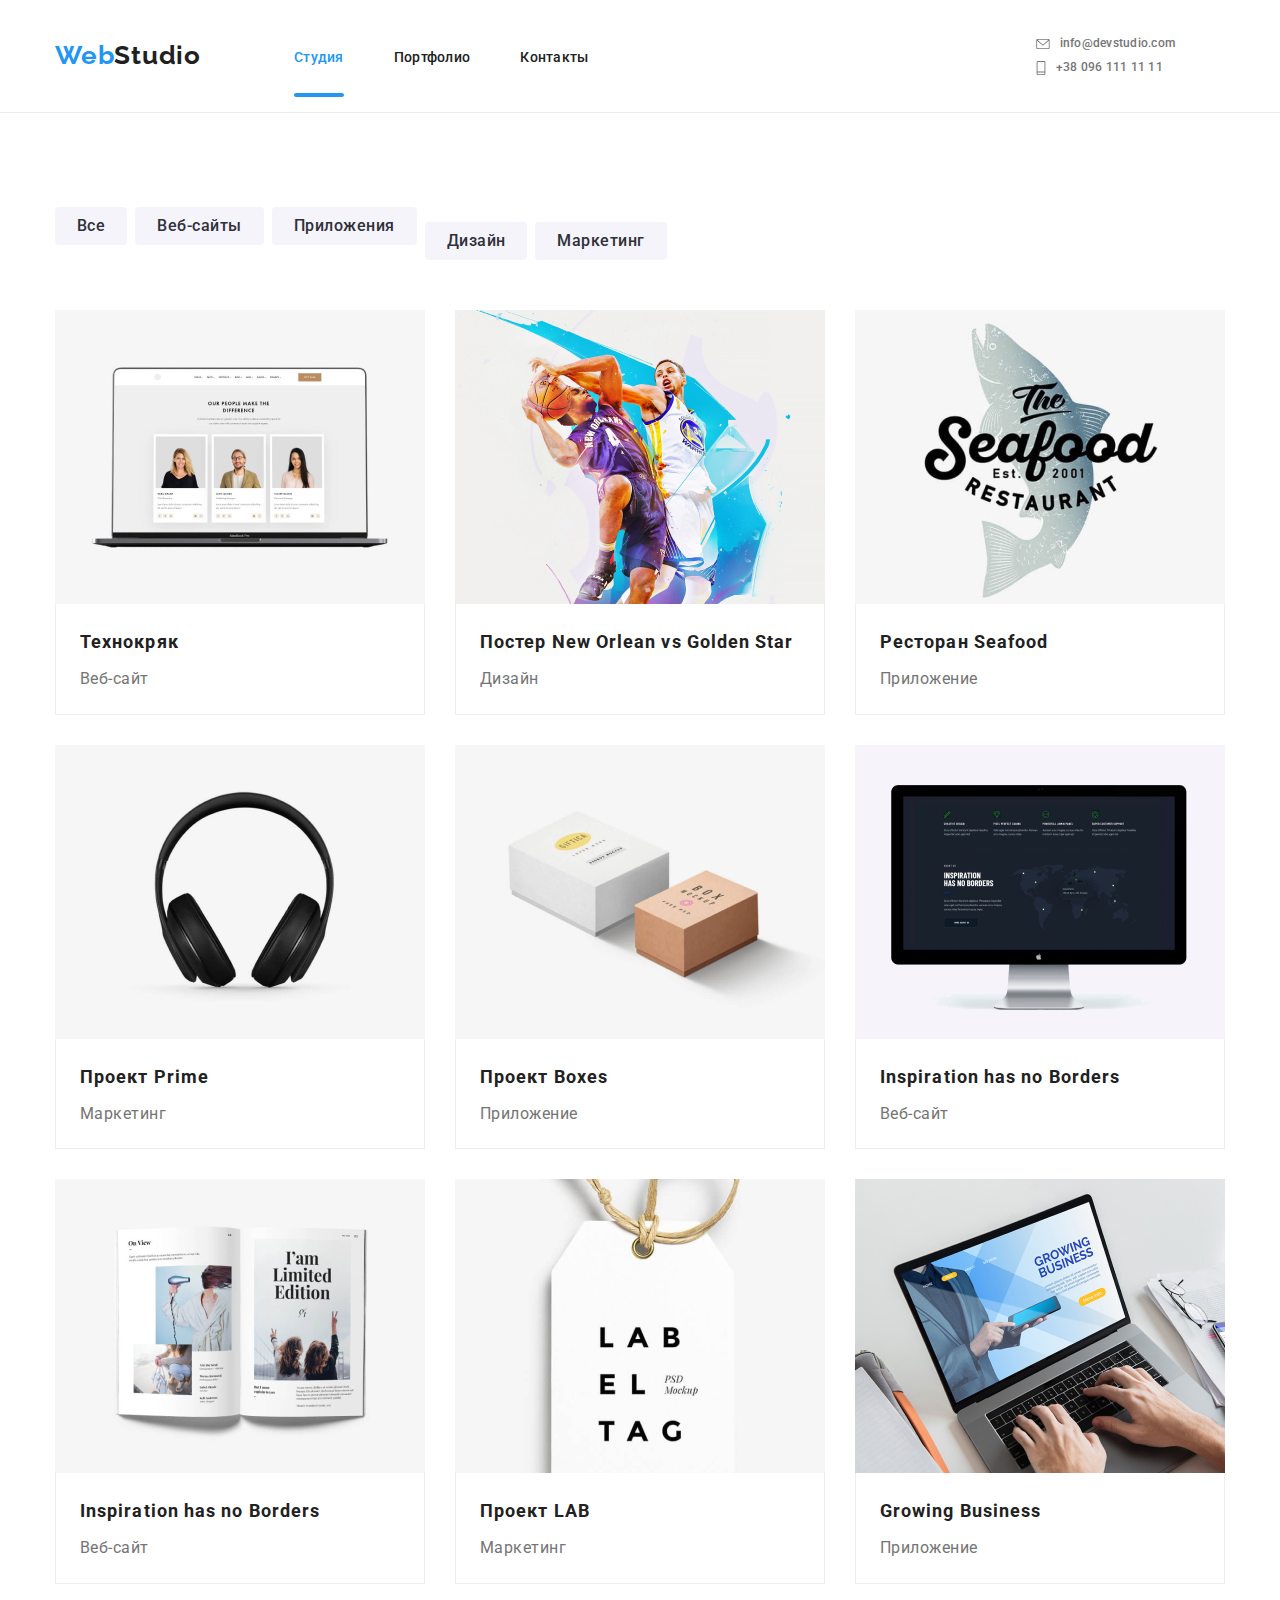
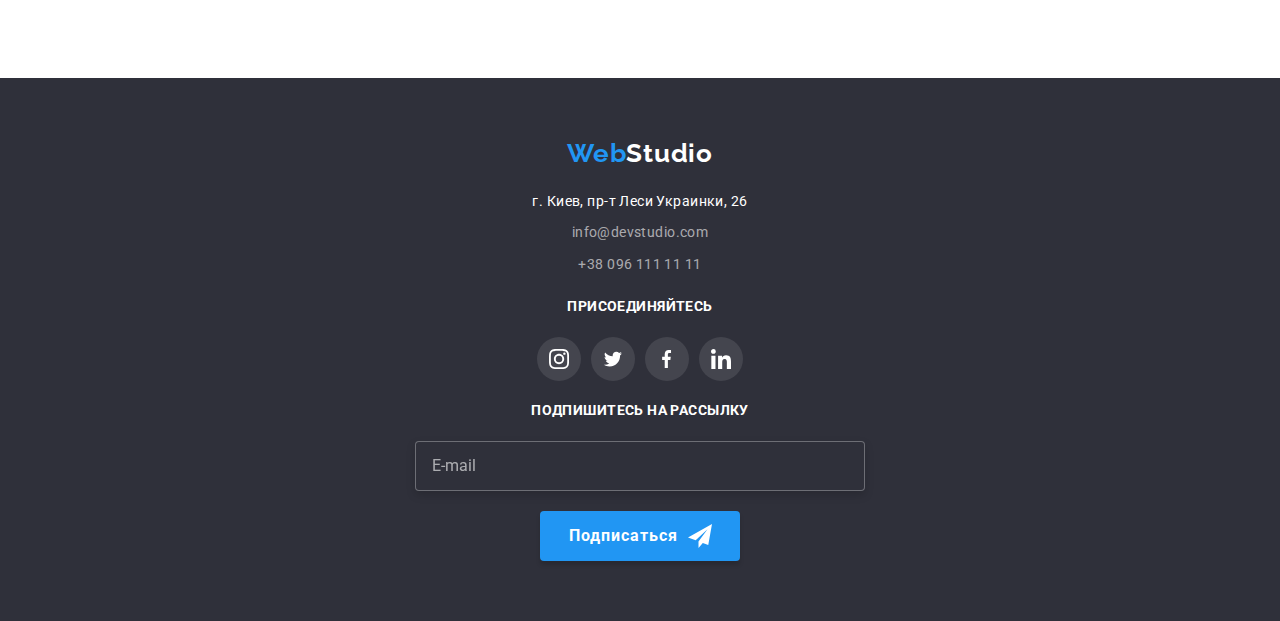
==== portfolio.html @ 322d3267 "tab" ====
<!DOCTYPE html>
<html lang="ru">
<head>
    <meta charset="UTF-8">
    <meta http-equiv="X-UA-Compatible" content="IE=edge">
    <meta name="viewport" content="width=device-width, initial-scale=1.0">
    <title>Document</title>
    <link href="https://fonts.googleapis.com/css2?family=Raleway:wght@700&family=Roboto:wght@400;500;700;900&display=swap" rel="stylesheet">
    <link rel="stylesheet" href="https://cdnjs.cloudflare.com/ajax/libs/modern-normalize/1.0.0/modern-normalize.min.css">
    <link rel="stylesheet" href="./css/portfolio.min.css">
</head>
<body>
    <header class="header-page">
        <div class="header-page__div container">
            <a href="" class="header-page__logo link"><span class="header-page__logo-span">Web</span>Studio</a>
    
            <button data-menu-open type="button" class="header-page__menu-button">
                <svg class="header-page__menu-button-svg" width="24" height="16">
                    <use href="./img/header-menu-button.svg#icon-header-menu-button"></use>
                </svg>
            </button>
    
            <div data-menu class="mob-menu is-hidden">
                <div class="mob-menu__group-div">
    
                    <div class="mob-menu-top">
                        <button data-menu-close type="button" class="mob-menu__close-button">
                            <svg class="mob-menu__close-button-svg" width="18.67" height="18.67">
                                <use href="./img/symbol-defs.svg#icon-close-button"></use>
                            </svg>
                        </button>
    
                        <nav class="mob-list">
                            <ul class="mob-list list">
                                <li class="mob-list__item"><a href="./index.html" class="mob-list__link link">Студия</a>
                                </li>
                                <li class="mob-list__item"><a href="./portfolio.html"
                                        class="mob-list__link link">Портфолио</a></li>
                                <li class="mob-list__item"><a href="" class="mob-list__link link">Контакты</a></li>
                            </ul>
                        </nav>
                    </div>
    
                    <div class="mob-menu-bottom">
                        <ul class="mob-munu-contacts list">
                            <li class="mob-menu-contacts__item-tel">
                                <a href="tel:+380961111111" class="mob-menu-contacts__link link">
                                    +38 096 111 11 11</a>
                            </li>
    
                            <li class="mob-menu-contacts__item-mail">
                                <a href="mailto:info@devstudio.com" class="mob-menu-contacts__link link">
                                    info@devstudio.com</a>
                            </li>
    
                            <ul class="mob-menu__social-list list">
                                <li class="mob-menu__social-item">Instagram</li>
                                <li class="mob-menu__social-item">Twitter</li>
                                <li class="mob-menu__social-item">Facebook</li>
                                <li class="mob-menu__social-item">LinkedIn</li>
                            </ul>
                    </div>
                </div>
            </div>
            <nav class="nav">
                <ul class="nav-list list">
                    <li class="nav-list__item"><a href="./index.html" class="nav-list__link current link">Студия</a></li>
                    <li class="nav-list__item"><a href="./portfolio.html" class="nav-list__link link">Портфолио</a></li>
                    <li class="nav-list__item"><a href="" class="nav-list__link link">Контакты</a></li>
                </ul>
            </nav>
    
            <ul class="contacts-header list">
                <li class="contacts-header__item">
                    <a href="mailto:info@devstudio.com" class="contacts-header__link link">
                        <svg class="contacts-header__mail-icon" width="16" height="12">
                            <use href="img/symbol.svg#icon-mail"></use>
                        </svg>
                        info@devstudio.com</a>
                </li>
    
                <li class="contacts-header__item"><a href="tel:+380961111111" class="contacts-header__link link">
                        <svg class="contacts-header__phone-icon">
                            <use href="img/symbol.svg#icon-phone"></use>
                        </svg>
                        +38 096 111 11 11</a>
                </li>
            </ul>
        </div>
    </header>
    <main>
        <section class="filter section">
            <div class="filter__portfolio-container container">
                <h1 class="no-title">Виды разработок</h1>
                <ul class="filter__list list">
                    <li class="filter__item"><button type="button" class="filter__button">Все</button></li>
                    <li class="filter__item"><button type="button" class="filter__button">Веб-сайты</button></li>
                    <li class="filter__item"><button type="button" class="filter__button">Приложения</button></li>
                    <li class="filter__item"><button type="button" class="filter__button">Дизайн</button></li>
                    <li class="filter__item"><button type="button" class="filter__button">Маркетинг</button></li>
                </ul>
                
                <ul class="portfolio-list list">
                    <li class="portfolio__item">
                        <a href="" class="portfolio__link link">
                            <div class="portfolio__thumb">
                                <picture>
                                    <source 
                                        srcset="
                                        ./img/portfolio-1.jpg 1x,
                                        ./img/portfolio-1-2x.jpg 2x
                                        "
                                        media="(min-width: 1200px)"
                                    >

                                    <source
                                        srcset="
                                        ./img/portfolio-tab-1.jpg 1x,
                                        ./img/portfolio-tab-1-2x.jpg 2x
                                        "
                                        media="(min-width: 768px)"
                                    >

                                    <source
                                        srcset="
                                        ./img/portfolio-mobile-1.jpg 1x,
                                        ./img/portfolio-mobile-1-2x.jpg 2x
                                        "
                                        media="(min-width: 320px)"
                                    >

                                    <img src="
                                    ./img/portfolio-1.jpg" 
                                    alt="Технокряк">
                                </picture>
                                
                                <p class="portfolio__text">Технокряк это современная площадка распространения коронавируса. Компании используют эту
                                    платформу для цифрового шпионажа и атак на защищённые сервера конкурентов.</p>
                            </div>                           
                            <div class="portfolio__group-div">
                                <h2 class="portfolio__product-naming">Технокряк</h2>
                                <p class="portfolio__product-type">Веб-сайт</p>
                            </div>
                                
                        </a>
                    </li>
                    <li class="portfolio__item">
                        <a href="" class="portfolio__link link">
                            <div class="portfolio__thumb">
                                <picture>
                                    <source 
                                        srcset="
                                        ./img/portfolio-2.jpg 1x,
                                        ./img/portfolio-2-2x.jpg 2x
                                        "
                                        media="(min-width: 1200px)"
                                    >

                                    <source
                                        srcset="
                                        ./img/portfolio-tab-2.jpg 1x,
                                        ./img/portfolio-tab-2-2x.jpg 2x
                                        "
                                        media="(min-width: 768px)"
                                    >

                                    <source
                                        srcset="
                                        ./img/portfolio-mobile-2.jpg 1x,
                                        ./img/portfolio-mobile-2-2x.jpg 2x
                                        "
                                        media="(min-width: 320px)"
                                    >

                                    <img 
                                    src="./img/portfolio-2.jpg" 
                                    alt="Постер New Orlean vs Golden Star">
                                    
                                </picture>
                                
                                <p class="portfolio__text">Технокряк это современная площадка распространения коронавируса. Компании используют эту
                                    платформу для цифрового шпионажа и атак на защищённые сервера конкурентов.</p>       
                            </div>                     
                            <div class="portfolio__group-div">
                                <h2 class="portfolio__product-naming">Постер New Orlean vs Golden Star</h2>
                                <p class="portfolio__product-type">Дизайн</p>
                            </div>
                        </a>
                    </li>
                    <li class="portfolio__item">
                        <a href="" class="portfolio__link link">
                            <div class="portfolio__thumb">
                                <picture>
                                    <source srcset="
                                        ./img/portfolio-3.jpg 1x,
                                        ./img/portfolio-3-2x.jpg 2x
                                        " media="(min-width: 1200px)">
                                
                                    <source srcset="
                                        ./img/portfolio-tab-3.jpg 1x,
                                        ./img/portfolio-tab-3-2x.jpg 2x
                                        " media="(min-width: 768px)">
                                
                                    <source srcset="
                                        ./img/portfolio-mobile-3.jpg 1x,
                                        ./img/portfolio-mobile-3-2x.jpg 2x
                                        " media="(min-width: 320px)">
                                
                                    <img 
                                    src="./img/portfolio-3.jpg" 
                                    alt="Ресторан Seafood">
                                
                                </picture>
                                
                                <p class="portfolio__text">Технокряк это современная площадка распространения коронавируса. Компании используют эту
                                    платформу для цифрового шпионажа и атак на защищённые сервера конкурентов.</p>
                            </div>
                            <div class="portfolio__group-div">
                                <h2 class="portfolio__product-naming">Ресторан Seafood</h2>
                                <p class="portfolio__product-type">Приложение</p>
                            </div>
                        </a>
                    </li>
                    <li class="portfolio__item">
                        <a href="" class="portfolio__link link">
                            <div class="portfolio__thumb">
                                <picture>
                                    <source srcset="
                                        ./img/portfolio-4.jpg 1x,
                                        ./img/portfolio-4-2x.jpg 2x
                                        " media="(min-width: 1200px)">
                                
                                    <source srcset="
                                        ./img/portfolio-tab-4.jpg 1x,
                                        ./img/portfolio-tab-4-2x.jpg 2x
                                        " media="(min-width: 768px)">
                                
                                    <source srcset="
                                        ./img/portfolio-mobile-4.jpg 1x,
                                        ./img/portfolio-mobile-4-2x.jpg 2x
                                        " media="(min-width: 320px)">
                                
                                    <img src="
                                    ./img/portfolio-4.jpg" 
                                    alt="Проект Prime">
                                
                                </picture>
                                
                                <p class="portfolio__text">Технокряк это современная площадка распространения коронавируса. Компании используют эту
                                    платформу для цифрового шпионажа и атак на защищённые сервера конкурентов.</p>
                            </div>  
                            <div class="portfolio__group-div">
                                <h2 class="portfolio__product-naming">Проект Prime</h2>
                                <p class="portfolio__product-type">Маркетинг</p>
                            </div>
                        </a>
                    </li>
                    <li class="portfolio__item">
                        <a href="" class="portfolio__link link">
                            <div class="portfolio__thumb">
                                <picture>
                                    <source srcset="
                                        ./img/portfolio-5.jpg 1x,
                                        ./img/portfolio-5-2x.jpg 2x
                                        " media="(min-width: 1200px)">
                                
                                    <source srcset="
                                        ./img/portfolio-tab-5.jpg 1x,
                                        ./img/portfolio-tab-5-2x.jpg 2x
                                        " media="(min-width: 768px)">
                                
                                    <source srcset="
                                        ./img/portfolio-mobile-5.jpg 1x,
                                        ./img/portfolio-mobile-5-2x.jpg 2x
                                        " media="(min-width: 320px)">
                                
                                    <img src="
                                    ./img/portfolio-5.jpg" 
                                    alt="Проект Boxes">
                                
                                </picture>
                                
                                
                                <p class="portfolio__text">Технокряк это современная площадка распространения коронавируса. Компании используют эту
                                    платформу для цифрового шпионажа и атак на защищённые сервера конкурентов.</p>
                            </div>
                            <div class="portfolio__group-div">
                                <h2 class="portfolio__product-naming">Проект Boxes</h2>
                                <p class="portfolio__product-type">Приложение</p>
                            </div>
                        </a>
                    </li>
                    <li class="portfolio__item">
                        <a href="" class="portfolio__link link">
                            <div class="portfolio__thumb">
                                <picture>
                                    <source srcset="
                                        ./img/portfolio-6.jpg 1x,
                                        ./img/portfolio-6-2x.jpg 2x
                                        " media="(min-width: 1200px)">
                                
                                    <source srcset="
                                        ./img/portfolio-tab-6.jpg 1x,
                                        ./img/portfolio-tab-6-2x.jpg 2x
                                        " media="(min-width: 768px)">
                                
                                    <source srcset="
                                        ./img/portfolio-mobile-6.jpg 1x,
                                        ./img/portfolio-mobile-6-2x.jpg 2x
                                        " media="(min-width: 320px)">
                                
                                    <img src="
                                    ./img/portfolio-6.jpg" 
                                    alt="Inspiration has no Borders">
                                
                                </picture>
                                
                                <p class="portfolio__text">Технокряк это современная площадка распространения коронавируса. Компании используют эту
                                    платформу для цифрового шпионажа и атак на защищённые сервера конкурентов.</p>
                            </div> 
                            <div class="portfolio__group-div">
                                <h2 class="portfolio__product-naming">Inspiration has no Borders</h2>
                                <p class="portfolio__product-type">Веб-сайт</p>
                            </div>
                        </a>
                    </li>
                    <li class="portfolio__item">
                        <a href="" class="portfolio__link link">
                            <div class="portfolio__thumb">
                                <picture>
                                    <source srcset="
                                        ./img/portfolio-7.jpg 1x,
                                        ./img/portfolio-7-2x.jpg 2x
                                        " media="(min-width: 1200px)">
                                
                                    <source srcset="
                                        ./img/portfolio-tab-7.jpg 1x,
                                        ./img/portfolio-tab-7-2x.jpg 2x
                                        " media="(min-width: 768px)">
                                
                                    <source srcset="
                                        ./img/portfolio-mobile-7.jpg 1x,
                                        ./img/portfolio-mobile-7-2x.jpg 2x
                                        " media="(min-width: 320px)">
                                
                                    <img src="
                                    ./img/portfolio-7.jpg" 
                                    alt="Издание Limited Edition" >
                                
                                </picture>
                                
                                <p class="portfolio__text">Технокряк это современная площадка распространения коронавируса. Компании используют эту
                                    платформу для цифрового шпионажа и атак на защищённые сервера конкурентов.</p>
                            </div>        
                            <div class="portfolio__group-div">
                                <h2 class="portfolio__product-naming">Inspiration has no Borders</h2>
                                <p class="portfolio__product-type">Веб-сайт</p>
                            </div>
                        </a>
                    </li>
                    <li class="portfolio__item">
                        <a href="" class="portfolio__link link">
                            <div class="portfolio__thumb">
                                <picture>
                                    <source srcset="
                                        ./img/portfolio-8.jpg 1x,
                                        ./img/portfolio-8-2x.jpg 2x
                                        " media="(min-width: 1200px)">
                                
                                    <source srcset="
                                        ./img/portfolio-tab-8.jpg 1x,
                                        ./img/portfolio-tab-8-2x.jpg 2x
                                        " media="(min-width: 768px)">
                                
                                    <source srcset="
                                        ./img/portfolio-mobile-8.jpg 1x,
                                        ./img/portfolio-mobile-8-2x.jpg 2x
                                        " media="(min-width: 320px)">
                                
                                    <img src="
                                    ./img/portfolio-8.jpg" 
                                    alt="Проект LAB">
                                
                                </picture>
                                
                                <p class="portfolio__text">Технокряк это современная площадка распространения коронавируса. Компании используют эту
                                    платформу для цифрового шпионажа и атак на защищённые сервера конкурентов.</p>
                            </div>    
                            <div class="portfolio__group-div">
                                <h2 class="portfolio__product-naming">Проект LAB</h2>
                                <p class="portfolio__product-type">Маркетинг</p>
                            </div>
                        </a>
                    </li>
                    <li class="portfolio__item">
                        <a href="" class="portfolio__link link">
                            <div class="portfolio__thumb">
                                <picture>
                                    <source srcset="
                                        ./img/portfolio-9.jpg 1x,
                                        ./img/portfolio-9-2x.jpg 2x
                                        " media="(min-width: 1200px)">
                                
                                    <source srcset="
                                        ./img/portfolio-tab-9.jpg 1x,
                                        ./img/portfolio-tab-9-2x.jpg 2x
                                        " media="(min-width: 768px)">
                                
                                    <source srcset="
                                        ./img/portfolio-mobile-9.jpg 1x,
                                        ./img/portfolio-mobile-9-2x.jpg 2x
                                        " media="(min-width: 320px)">
                                
                                    <img src="
                                    ./img/portfolio-9.jpg" 
                                    alt="Growing Business">
                                
                                </picture>
                                
                                <p class="portfolio__text">Технокряк это современная площадка распространения коронавируса. Компании используют эту
                                    платформу для цифрового шпионажа и атак на защищённые сервера конкурентов.</p>
                            </div> 
                            <div class="portfolio__group-div">
                                <h2 class="portfolio__product-naming">Growing Business</h2>
                                <p class="portfolio__product-type">Приложение</p>
                            </div>
                        </a>
                    </li>
                </ul>
            </div>    
        </section>
    </main>
    <footer class="page-footer">
        <div class="page-footer__footer-container">
            <div class="page-footer__logo-div">
                <a href="" class="page-footer__logo link"><span class="page-footer__logo-span">Web</span>Studio</a>
                <address class="page-footer__address">
                    <ul class="page-footer__address-list list">
                        <li class="page-footer__address-item"><a href="" class="page-footer__address-link">г. Киев, пр-т
                                Леси Украинки, 26</a></li>
                        <li class="page-footer__address-item"><a href="mailto:info@devstudio.com"
                                class="page-footer__link">info@devstudio.com</a></li>
                        <li class="page-footer__address-item"><a href="tel:+380961111111" class="page-footer__link">+38 096
                                111 11 11</a></li>
                    </ul>
                </address>
            </div>
            <div class="page-footer__social social">
                <b class="page-footer__bold">присоединяйтесь</b>
                <ul class="page-footer__social-list social list">
                    <li class="social__item">
                        <a class="social__svg-footer-container link" href="">
                            <svg class="social__icon" width="20" height="20">
                                <use href="./img/symbol.svg#icon-instagram"></use>
                            </svg>
                        </a>
                    </li>
                    <li class="social__item">
                        <a class="social__svg-footer-container footer link" href="">
                            <svg class="social__icon" width="20" height="16.25">
                                <use href="./img/symbol.svg#icon-twitter"></use>
                            </svg>
                        </a>
                    </li>
                    <li class="social__item">
                        <a class="social__svg-footer-container footer link" href="">
                            <svg class="social__icon" width="10" height="20">
                                <use href="./img/symbol.svg#icon-facebook"></use>
                            </svg>
                        </a>
                    </li>
                    <li class="social__item">
                        <a class="social__svg-footer-container link" href="">
                            <svg class="social__icon" width="20" height="20">
                                <use href="./img/symbol.svg#icon-linkedin"></use>
                            </svg>
                        </a>
                    </li>
                </ul>
            </div>
    
            <div class="page-footer__form-container">
                <b class="page-footer__bold">Подпишитесь на рассылку</b>
    
                <form class="page-footer__form">
                    <input type="text" placeholder="E-mail" class="page-footer__input">
                    <button type="submit" class="page-footer__submit-button">Подписаться
                        <svg class="page-footer__icon" width="24" height="24">
                            <use href="./img/for-form.svg#icon-send"></use>
                        </svg>
                    </button>
                </form>
            </div>
        </div>
    </footer>
    <script src="./js/menu.js"></script>
</body>
</html>
---- css/portfolio.min.css ----
:root{--primary-background-color: #ffffff;--secondary-background-color: #f5f4fa;--footer-background-color: #2f303a;--focus-color: #2196f3;--primary-font-color: #757575;--secondary-font-color: #212121;--icon-color: #AFB1B8;--time-function: 250ms cubic-bezier(0.4, 0, 0.2, 1)}body{background-color:var(--primary-background-color);color:var(--primary-font-color);font-family:"Roboto",sans-serif;font-size:14px;line-height:1.71;letter-spacing:.03em}.list{margin:0px;padding:0px;list-style:none}.no-title{display:none}.link{color:inherit;text-decoration:none}h1,h2,h3,h4,h5,h6,p{margin:0px}img{display:block;width:100%;height:auto}.title{margin-bottom:50px;color:var(--secondary-font-color);font-weight:700;font-size:36px;line-height:1.7;text-align:center;letter-spacing:.03em}.section{padding-top:94px;padding-bottom:94px}.current{color:var(--focus-color)}.nav-list__item{position:relative}.current::after{position:absolute;display:block;content:"";width:100%;height:4px;left:0;bottom:-1px;background:var(--focus-color);border-radius:2px;@i}.item:not(:last-child){margin-right:30px}.item.thumb{position:absolute}.container{width:100%;padding:0px 15px;margin:0 auto}@media screen and (min-width: 480px){.container{width:480px}}@media screen and (min-width: 768px){.container{width:768px}}@media screen and (min-width: 1200px){.container{width:1200px}}.header-page{width:100%;top:0;left:0;border-bottom:1px solid #ececec;background-color:var(--primary-background-color)}.header-page__div{display:flex;align-items:center;padding-top:16px;padding-bottom:16px}.header-page__logo{color:var(--secondary-font-color);font-family:"Raleway",sans-serif;font-weight:700;font-size:24px;line-height:1.16;letter-spacing:.03em;transition:color var(--time-function)}.header-page__logo:hover{color:var(--focus-color)}@media screen and (min-width: 768px){.header-page__logo{margin-right:88px}}@media screen and (min-width: 1200px){.header-page__logo{margin-right:93px;font-weight:700;font-size:26px;line-height:1.2;letter-spacing:.03em}}.header-page__logo-span{color:var(--focus-color)}.nav-list{display:none}@media screen and (min-width: 768px){.nav-list{display:flex}}.nav-list__item{color:var(--secondary-font-color);font-weight:500;font-size:14px;line-height:1.4;letter-spacing:.02em}.nav-list__item:not(:last-child){margin-right:50px}.nav-list__link{display:block;padding-top:32px;padding-bottom:28px;transition:color var(--time-function)}.nav-list__link:hover,.nav-list__link:focus{color:var(--focus-color)}.contacts-header{display:none;margin-left:auto;font-weight:500;font-size:14px;line-height:1.4;letter-spacing:.02em}@media screen and (min-width: 768px){.contacts-header{display:block}}.contacts-header__link{display:flex;align-items:center;transition:color var(--time-function)}.contacts-header__link:hover,.contacts-header__link:focus{color:var(--focus-color)}@media screen and (min-width: 768px){.contacts-header__link{font-weight:500;font-size:12px;line-height:1.16;letter-spacing:.02em}}.contacts-header__item{display:flex}.contacts-header__item:first-child{margin-bottom:10px}@media screen and (min-width: 1200px){.contacts-header__item:not(:last-child){margin-right:50px}}.contacts-header__mail-icon{width:16px;height:12px;margin-right:10px;fill:currentColor}@media screen and (min-width: 768px){.contacts-header__mail-icon{width:14px;height:10px}}.contacts-header__phone-icon{width:10px;height:16px;margin-right:10px;fill:currentColor}@media screen and (min-width: 768px){.contacts-header__phone-icon{width:10px;height:14px}}.header-page__menu-button{display:block;margin-left:auto;width:40px;height:40px;background-color:var(--primary-background-color);border:none;transition:fill var(--time-function)}.header-page__menu-button:hover,.header-page__menu-button:focus{fill:var(--focus-color)}@media screen and (min-width: 768px){.header-page__menu-button{display:none}}.mob-menu__close-button{display:block;position:absolute;cursor:pointer;top:0;right:0;margin-top:10px;margin-right:15px;width:40px;height:40px;background-color:var(--primary-background-color);border:none;transition:fill var(--time-function)}.mob-menu__close-button:hover,.mob-menu__close-button:focus{fill:var(--focus-color)}.mob-menu{position:fixed;top:0;left:0;padding-top:48px;padding-bottom:48px;padding-left:40px;padding-right:40px;z-index:999;width:100vw;height:100vh;background-color:var(--primary-background-color)}.mob-menu.is-hidden{opacity:0;pointer-events:none}.mob-menu__group-div{height:100%;display:flex;flex-direction:column;justify-content:space-between}.mob-list__item{font-weight:500;font-size:40px;line-height:1.2;letter-spacing:.02em;color:var(--secondary-font-color)}.mob-list__item:not(:last-child){margin-bottom:32px}.mob-list__link{transition:fill var(--time-function)}.mob-list__link:hover,.mob-list__link:focus{color:var(--focus-color)}.mob-menu-contacts__item-tel{margin-bottom:32px;font-weight:500;font-size:34px;line-height:1.2;letter-spacing:.02em}.mob-menu-contacts__item-mail{font-weight:500;font-size:24px;line-height:1.2;letter-spacing:.02em}.mob-menu-contacts__link{transition:fill var(--time-function)}.mob-menu-contacts__link:hover,.mob-menu-contacts__link:focus{color:var(--focus-color)}.mob-menu__social-list{display:flex;margin-top:64px;font-weight:500;font-size:18px;line-height:1.2;letter-spacing:.02em;color:var(--focus-color)}.mob-menu__social-list .mob-menu__social-item{padding-right:10px;border-right:1px solid rgba(33,33,33,.2)}.mob-menu__social-list .mob-menu__social-item:not(:last-child){margin-right:20px}.filter__portfolio-container{display:block}.filter__list{display:flex;margin-bottom:50px}.filter__button{padding:6px 22px;height:38px;color:var(--footer-background-color);background-color:var(--secondary-background-color);font-weight:500;font-size:16px;line-height:1.62;letter-spacing:.03em;border:none;border-radius:4px;transition:background var(--time-function),color var(--time-function),box-shadow var(--time-function)}.filter__button:hover,.filter__button:focus{color:var(--primary-background-color);background-color:var(--focus-color);box-shadow:0px 3px 1px rgba(0,0,0,.1),0px 1px 2px rgba(0,0,0,.08),0px 2px 2px rgba(0,0,0,.12);border-radius:4px}.filter__list{flex-wrap:wrap}.filter__item:not(:last-child){margin-right:8px}.filter__item:nth-last-child(-n+2){margin-top:15px}.portfolio-list{display:flex;flex-wrap:wrap}.portfolio__item{margin-bottom:30px;margin-left:30px}.portfolio__item:nth-child(3n+1){margin-left:0px}.portfolio__item:nth-last-child(-n+3){margin-bottom:0px}.portfolio__link{display:block;transition:box-shadow var(--time-function)}.portfolio__link:hover,.portfolio__link:focus{box-shadow:0px 1px 1px rgba(0,0,0,.12),0px 4px 4px rgba(0,0,0,.06),1px 4px 6px rgba(0,0,0,.16)}.portfolio__link:hover:hover .portfolio__text,.portfolio__link:hover:focus .portfolio__text,.portfolio__link:focus:hover .portfolio__text,.portfolio__link:focus:focus .portfolio__text{transform:translateY(0)}.portfolio__link:hover:hover .portfolio__thumb::before,.portfolio__link:hover:focus .portfolio__thumb::before,.portfolio__link:focus:hover .portfolio__thumb::before,.portfolio__link:focus:focus .portfolio__thumb::before{transform:translateY(0)}.portfolio__link .portfolio__thumb{display:flex;position:relative;overflow:hidden}.portfolio__link .portfolio__thumb::before{content:"";display:inline-block;position:absolute;width:100%;height:100%;background-color:rgba(33,150,243,.9);transform:translateY(100%);transition:transform var(--time-function)}.portfolio__link .portfolio__text{position:absolute;width:100%;height:100%;bottom:0;padding:63px 24px;font-weight:400;font-size:18px;line-height:1.5;color:var(--primary-background-color);transform:translateY(100%);transition:transform var(--time-function)}.portfolio__link .portfolio__group-div{padding:20px 24px;border-right:1px solid #eee;border-bottom:1px solid #eee;border-left:1px solid #eee}.portfolio__link .portfolio__product-naming{margin-bottom:4px;color:var(--secondary-font-color);font-weight:700;font-size:18px;line-height:2;letter-spacing:.06em}.portfolio__link .portfolio__product-type{color:var(--primary-font-color);font-weight:400;font-size:16px;line-height:1.87;letter-spacing:.03em}.page-footer{background-color:var(--footer-background-color)}.page-footer__footer-container{padding-top:60px;padding-bottom:60px;width:100%;text-align:center}.page-footer__logo{display:block;margin-bottom:20px;font-family:"Raleway",sans-serif;font-weight:700;font-size:26px;line-height:1.2;letter-spacing:.03em;color:var(--primary-background-color);transition:color var(--time-function)}.page-footer__logo:hover,.page-footer__logo:focus{color:var(--focus-color)}.page-footer__logo-span{color:var(--focus-color)}.page-footer__link{text-decoration:none;font-family:"Roboto",sans-serif;font-style:normal;font-weight:400;font-size:14px;line-height:1.71;letter-spacing:.03em;color:rgba(255,255,255,.6);transition:color var(--time-function)}.page-footer__link:hover,.page-footer__link:focus{color:var(--focus-color)}.page-footer__address-link{text-decoration:none;font-family:"Roboto",sans-serif;font-style:normal;font-weight:400;font-size:14px;line-height:1.71;letter-spacing:.03em;color:var(--primary-background-color)}.page-footer__address-item:not(:last-child){margin-bottom:8px}.page-footer__bold{display:block;margin-top:20px;margin-bottom:20px;color:var(--primary-background-color);font-weight:700;font-size:14px;line-height:1.4;letter-spacing:.03em;text-transform:uppercase}.page-footer__social-list{display:flex;justify-content:center}.social__svg-footer-container{display:flex;align-items:center;justify-content:center;width:44px;height:44px;border-radius:50px;color:var(--primary-background-color);background-color:rgba(255,255,255,.1);cursor:pointer;transition:background var(--time-function),color var(--time-function)}.social__svg-footer-container:hover,.social__svg-footer-container:focus{border-radius:50px;color:var(--primary-background-color);background-color:var(--focus-color)}.page-footer__input{padding-left:16px;width:450px;height:50px;border:1px solid rgba(255,255,255,.3);filter:drop-shadow(0px 4px 4px rgba(0, 0, 0, 0.15));border-radius:4px;outline:none;background-color:var(--footer-background-color);color:var(--primary-background-color);transition:border-color var(--time-function)}.page-footer__input:hover,.page-footer__input:focus{border-color:var(--focus-color)}.page-footer__input::placeholder{font-size:16px;line-height:1.25;color:rgba(255,255,255,.6)}.page-footer__submit-button{display:flex;align-items:center;margin-top:20px;margin-left:auto;margin-right:auto;padding:10px 28px 10px 29px;height:50px;border-width:0px;font-weight:700;font-size:16px;line-height:1.87;text-align:center;letter-spacing:.06em;outline:none;background-color:var(--focus-color);box-shadow:0px 4px 4px rgba(0,0,0,.15);border-radius:4px;color:var(--primary-background-color)}.page-footer__icon{margin-left:10px}.social__icon{fill:currentColor}.social__item:not(:last-child){margin-right:10px}/*# sourceMappingURL=portfolio.min.css.map */
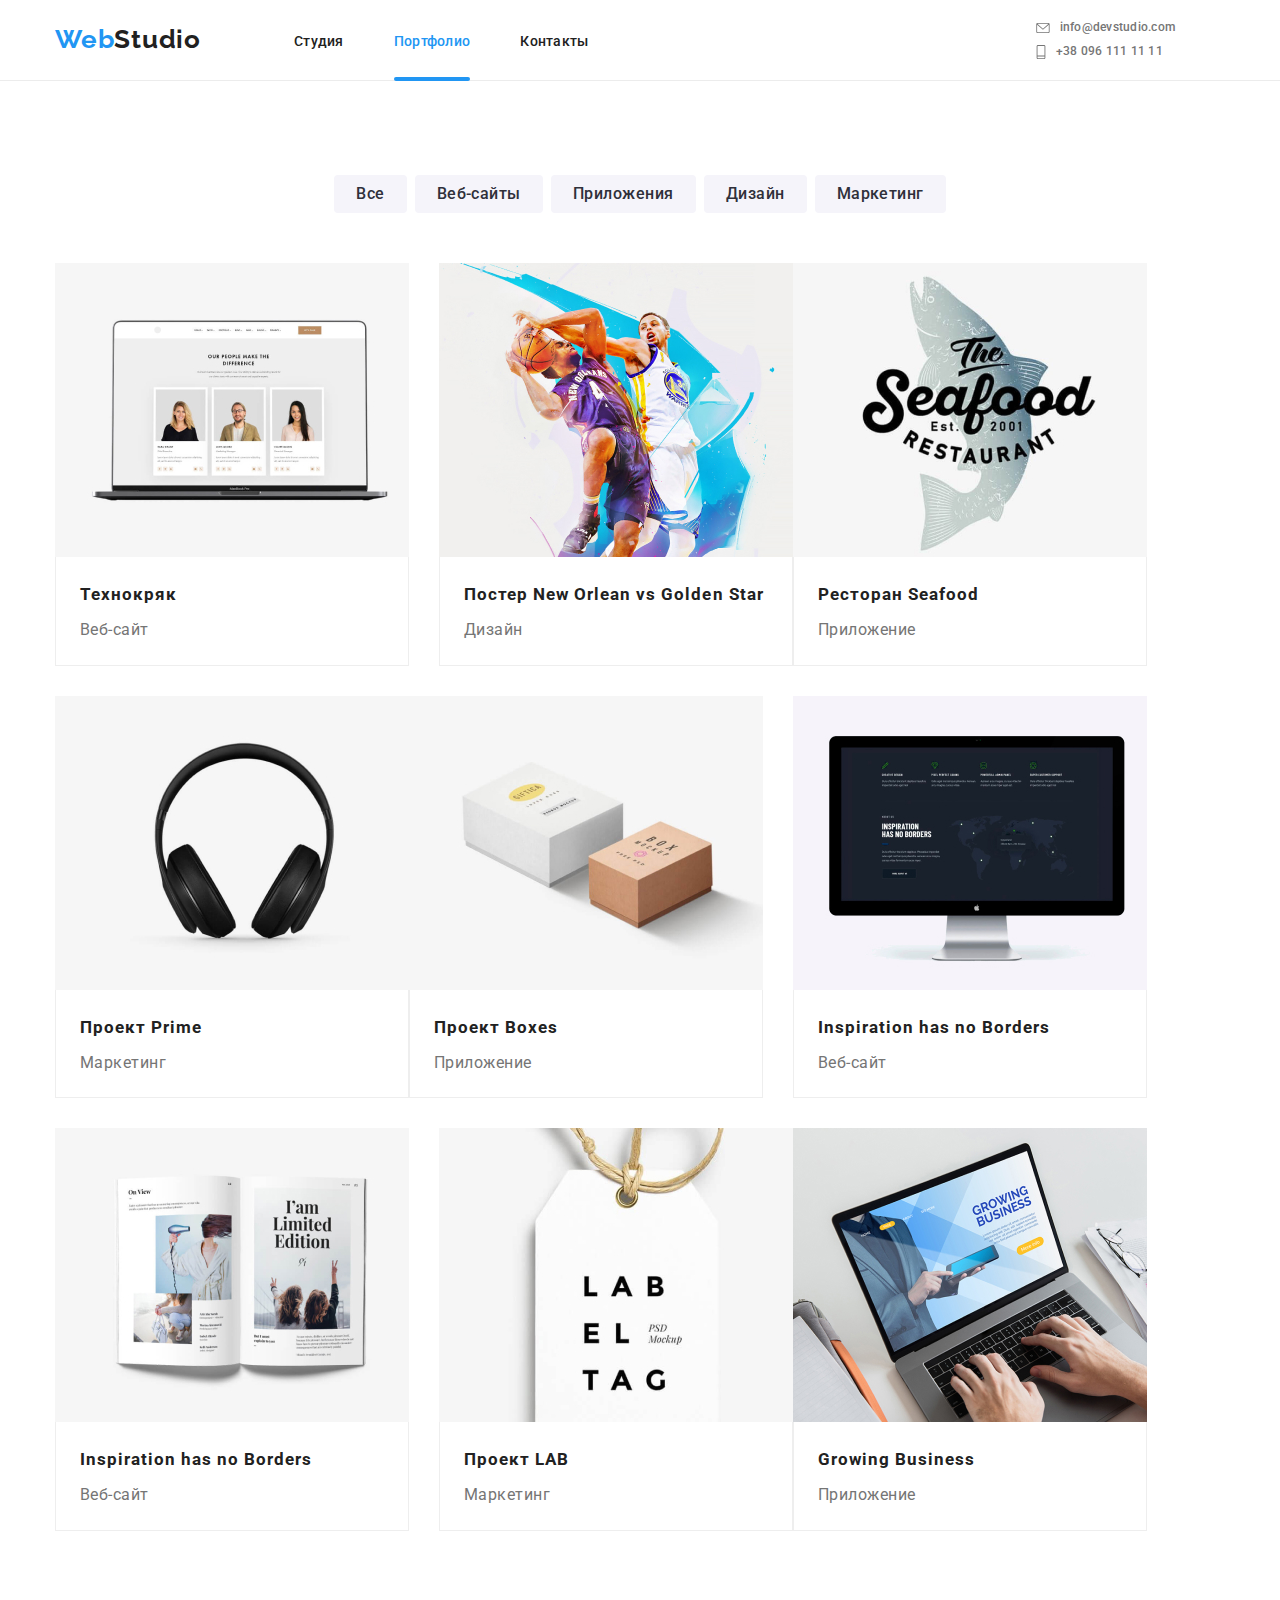
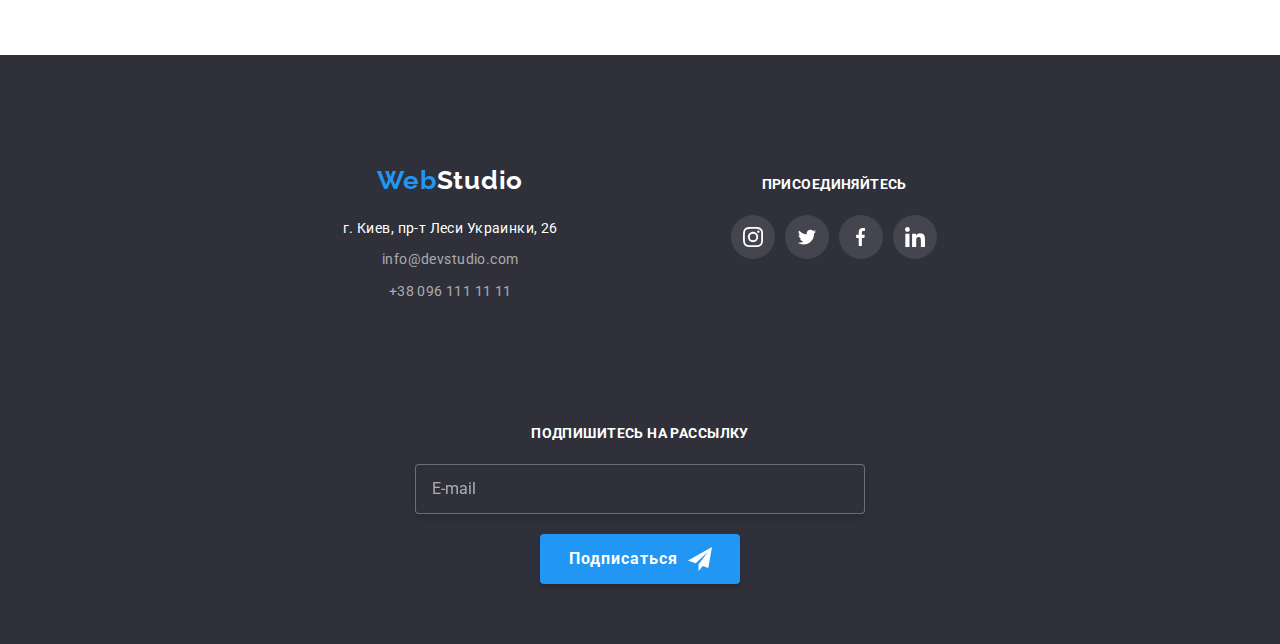
==== commit 58d6f143: "mob" ====
--- a/portfolio.html
+++ b/portfolio.html
@@ -11,7 +11,7 @@
 </head>
 <body>
     <header class="header-page">
-        <div class="header-page__div container">
+        <div class="header-page_div container">
             <a href="" class="header-page__logo link"><span class="header-page__logo-span">Web</span>Studio</a>
     
             <button data-menu-open type="button" class="header-page__menu-button">
@@ -64,8 +64,8 @@
             </div>
             <nav class="nav">
                 <ul class="nav-list list">
-                    <li class="nav-list__item"><a href="./index.html" class="nav-list__link current link">Студия</a></li>
-                    <li class="nav-list__item"><a href="./portfolio.html" class="nav-list__link link">Портфолио</a></li>
+                    <li class="nav-list__item"><a href="./index.html" class="nav-list__link link">Студия</a></li>
+                    <li class="nav-list__item"><a href="./portfolio.html" class="nav-list__link current link">Портфолио</a></li>
                     <li class="nav-list__item"><a href="" class="nav-list__link link">Контакты</a></li>
                 </ul>
             </nav>
@@ -89,7 +89,7 @@
         </div>
     </header>
     <main>
-        <section class="filter section">
+        <section class="filter_section">
             <div class="filter__portfolio-container container">
                 <h1 class="no-title">Виды разработок</h1>
                 <ul class="filter__list list">
--- a/css/portfolio.min.css
+++ b/css/portfolio.min.css
@@ -1 +1 @@
-:root{--primary-background-color: #ffffff;--secondary-background-color: #f5f4fa;--footer-background-color: #2f303a;--focus-color: #2196f3;--primary-font-color: #757575;--secondary-font-color: #212121;--icon-color: #AFB1B8;--time-function: 250ms cubic-bezier(0.4, 0, 0.2, 1)}body{background-color:var(--primary-background-color);color:var(--primary-font-color);font-family:"Roboto",sans-serif;font-size:14px;line-height:1.71;letter-spacing:.03em}.list{margin:0px;padding:0px;list-style:none}.no-title{display:none}.link{color:inherit;text-decoration:none}h1,h2,h3,h4,h5,h6,p{margin:0px}img{display:block;width:100%;height:auto}.title{margin-bottom:50px;color:var(--secondary-font-color);font-weight:700;font-size:36px;line-height:1.7;text-align:center;letter-spacing:.03em}.section{padding-top:94px;padding-bottom:94px}.current{color:var(--focus-color)}.nav-list__item{position:relative}.current::after{position:absolute;display:block;content:"";width:100%;height:4px;left:0;bottom:-1px;background:var(--focus-color);border-radius:2px;@i}.item:not(:last-child){margin-right:30px}.item.thumb{position:absolute}.container{width:100%;padding:0px 15px;margin:0 auto}@media screen and (min-width: 480px){.container{width:480px}}@media screen and (min-width: 768px){.container{width:768px}}@media screen and (min-width: 1200px){.container{width:1200px}}.header-page{width:100%;top:0;left:0;border-bottom:1px solid #ececec;background-color:var(--primary-background-color)}.header-page__div{display:flex;align-items:center;padding-top:16px;padding-bottom:16px}.header-page__logo{color:var(--secondary-font-color);font-family:"Raleway",sans-serif;font-weight:700;font-size:24px;line-height:1.16;letter-spacing:.03em;transition:color var(--time-function)}.header-page__logo:hover{color:var(--focus-color)}@media screen and (min-width: 768px){.header-page__logo{margin-right:88px}}@media screen and (min-width: 1200px){.header-page__logo{margin-right:93px;font-weight:700;font-size:26px;line-height:1.2;letter-spacing:.03em}}.header-page__logo-span{color:var(--focus-color)}.nav-list{display:none}@media screen and (min-width: 768px){.nav-list{display:flex}}.nav-list__item{color:var(--secondary-font-color);font-weight:500;font-size:14px;line-height:1.4;letter-spacing:.02em}.nav-list__item:not(:last-child){margin-right:50px}.nav-list__link{display:block;padding-top:32px;padding-bottom:28px;transition:color var(--time-function)}.nav-list__link:hover,.nav-list__link:focus{color:var(--focus-color)}.contacts-header{display:none;margin-left:auto;font-weight:500;font-size:14px;line-height:1.4;letter-spacing:.02em}@media screen and (min-width: 768px){.contacts-header{display:block}}.contacts-header__link{display:flex;align-items:center;transition:color var(--time-function)}.contacts-header__link:hover,.contacts-header__link:focus{color:var(--focus-color)}@media screen and (min-width: 768px){.contacts-header__link{font-weight:500;font-size:12px;line-height:1.16;letter-spacing:.02em}}.contacts-header__item{display:flex}.contacts-header__item:first-child{margin-bottom:10px}@media screen and (min-width: 1200px){.contacts-header__item:not(:last-child){margin-right:50px}}.contacts-header__mail-icon{width:16px;height:12px;margin-right:10px;fill:currentColor}@media screen and (min-width: 768px){.contacts-header__mail-icon{width:14px;height:10px}}.contacts-header__phone-icon{width:10px;height:16px;margin-right:10px;fill:currentColor}@media screen and (min-width: 768px){.contacts-header__phone-icon{width:10px;height:14px}}.header-page__menu-button{display:block;margin-left:auto;width:40px;height:40px;background-color:var(--primary-background-color);border:none;transition:fill var(--time-function)}.header-page__menu-button:hover,.header-page__menu-button:focus{fill:var(--focus-color)}@media screen and (min-width: 768px){.header-page__menu-button{display:none}}.mob-menu__close-button{display:block;position:absolute;cursor:pointer;top:0;right:0;margin-top:10px;margin-right:15px;width:40px;height:40px;background-color:var(--primary-background-color);border:none;transition:fill var(--time-function)}.mob-menu__close-button:hover,.mob-menu__close-button:focus{fill:var(--focus-color)}.mob-menu{position:fixed;top:0;left:0;padding-top:48px;padding-bottom:48px;padding-left:40px;padding-right:40px;z-index:999;width:100vw;height:100vh;background-color:var(--primary-background-color)}.mob-menu.is-hidden{opacity:0;pointer-events:none}.mob-menu__group-div{height:100%;display:flex;flex-direction:column;justify-content:space-between}.mob-list__item{font-weight:500;font-size:40px;line-height:1.2;letter-spacing:.02em;color:var(--secondary-font-color)}.mob-list__item:not(:last-child){margin-bottom:32px}.mob-list__link{transition:fill var(--time-function)}.mob-list__link:hover,.mob-list__link:focus{color:var(--focus-color)}.mob-menu-contacts__item-tel{margin-bottom:32px;font-weight:500;font-size:34px;line-height:1.2;letter-spacing:.02em}.mob-menu-contacts__item-mail{font-weight:500;font-size:24px;line-height:1.2;letter-spacing:.02em}.mob-menu-contacts__link{transition:fill var(--time-function)}.mob-menu-contacts__link:hover,.mob-menu-contacts__link:focus{color:var(--focus-color)}.mob-menu__social-list{display:flex;margin-top:64px;font-weight:500;font-size:18px;line-height:1.2;letter-spacing:.02em;color:var(--focus-color)}.mob-menu__social-list .mob-menu__social-item{padding-right:10px;border-right:1px solid rgba(33,33,33,.2)}.mob-menu__social-list .mob-menu__social-item:not(:last-child){margin-right:20px}.filter__portfolio-container{display:block}.filter__list{display:flex;margin-bottom:50px}.filter__button{padding:6px 22px;height:38px;color:var(--footer-background-color);background-color:var(--secondary-background-color);font-weight:500;font-size:16px;line-height:1.62;letter-spacing:.03em;border:none;border-radius:4px;transition:background var(--time-function),color var(--time-function),box-shadow var(--time-function)}.filter__button:hover,.filter__button:focus{color:var(--primary-background-color);background-color:var(--focus-color);box-shadow:0px 3px 1px rgba(0,0,0,.1),0px 1px 2px rgba(0,0,0,.08),0px 2px 2px rgba(0,0,0,.12);border-radius:4px}.filter__list{flex-wrap:wrap}.filter__item:not(:last-child){margin-right:8px}.filter__item:nth-last-child(-n+2){margin-top:15px}.portfolio-list{display:flex;flex-wrap:wrap}.portfolio__item{margin-bottom:30px;margin-left:30px}.portfolio__item:nth-child(3n+1){margin-left:0px}.portfolio__item:nth-last-child(-n+3){margin-bottom:0px}.portfolio__link{display:block;transition:box-shadow var(--time-function)}.portfolio__link:hover,.portfolio__link:focus{box-shadow:0px 1px 1px rgba(0,0,0,.12),0px 4px 4px rgba(0,0,0,.06),1px 4px 6px rgba(0,0,0,.16)}.portfolio__link:hover:hover .portfolio__text,.portfolio__link:hover:focus .portfolio__text,.portfolio__link:focus:hover .portfolio__text,.portfolio__link:focus:focus .portfolio__text{transform:translateY(0)}.portfolio__link:hover:hover .portfolio__thumb::before,.portfolio__link:hover:focus .portfolio__thumb::before,.portfolio__link:focus:hover .portfolio__thumb::before,.portfolio__link:focus:focus .portfolio__thumb::before{transform:translateY(0)}.portfolio__link .portfolio__thumb{display:flex;position:relative;overflow:hidden}.portfolio__link .portfolio__thumb::before{content:"";display:inline-block;position:absolute;width:100%;height:100%;background-color:rgba(33,150,243,.9);transform:translateY(100%);transition:transform var(--time-function)}.portfolio__link .portfolio__text{position:absolute;width:100%;height:100%;bottom:0;padding:63px 24px;font-weight:400;font-size:18px;line-height:1.5;color:var(--primary-background-color);transform:translateY(100%);transition:transform var(--time-function)}.portfolio__link .portfolio__group-div{padding:20px 24px;border-right:1px solid #eee;border-bottom:1px solid #eee;border-left:1px solid #eee}.portfolio__link .portfolio__product-naming{margin-bottom:4px;color:var(--secondary-font-color);font-weight:700;font-size:18px;line-height:2;letter-spacing:.06em}.portfolio__link .portfolio__product-type{color:var(--primary-font-color);font-weight:400;font-size:16px;line-height:1.87;letter-spacing:.03em}.page-footer{background-color:var(--footer-background-color)}.page-footer__footer-container{padding-top:60px;padding-bottom:60px;width:100%;text-align:center}.page-footer__logo{display:block;margin-bottom:20px;font-family:"Raleway",sans-serif;font-weight:700;font-size:26px;line-height:1.2;letter-spacing:.03em;color:var(--primary-background-color);transition:color var(--time-function)}.page-footer__logo:hover,.page-footer__logo:focus{color:var(--focus-color)}.page-footer__logo-span{color:var(--focus-color)}.page-footer__link{text-decoration:none;font-family:"Roboto",sans-serif;font-style:normal;font-weight:400;font-size:14px;line-height:1.71;letter-spacing:.03em;color:rgba(255,255,255,.6);transition:color var(--time-function)}.page-footer__link:hover,.page-footer__link:focus{color:var(--focus-color)}.page-footer__address-link{text-decoration:none;font-family:"Roboto",sans-serif;font-style:normal;font-weight:400;font-size:14px;line-height:1.71;letter-spacing:.03em;color:var(--primary-background-color)}.page-footer__address-item:not(:last-child){margin-bottom:8px}.page-footer__bold{display:block;margin-top:20px;margin-bottom:20px;color:var(--primary-background-color);font-weight:700;font-size:14px;line-height:1.4;letter-spacing:.03em;text-transform:uppercase}.page-footer__social-list{display:flex;justify-content:center}.social__svg-footer-container{display:flex;align-items:center;justify-content:center;width:44px;height:44px;border-radius:50px;color:var(--primary-background-color);background-color:rgba(255,255,255,.1);cursor:pointer;transition:background var(--time-function),color var(--time-function)}.social__svg-footer-container:hover,.social__svg-footer-container:focus{border-radius:50px;color:var(--primary-background-color);background-color:var(--focus-color)}.page-footer__input{padding-left:16px;width:450px;height:50px;border:1px solid rgba(255,255,255,.3);filter:drop-shadow(0px 4px 4px rgba(0, 0, 0, 0.15));border-radius:4px;outline:none;background-color:var(--footer-background-color);color:var(--primary-background-color);transition:border-color var(--time-function)}.page-footer__input:hover,.page-footer__input:focus{border-color:var(--focus-color)}.page-footer__input::placeholder{font-size:16px;line-height:1.25;color:rgba(255,255,255,.6)}.page-footer__submit-button{display:flex;align-items:center;margin-top:20px;margin-left:auto;margin-right:auto;padding:10px 28px 10px 29px;height:50px;border-width:0px;font-weight:700;font-size:16px;line-height:1.87;text-align:center;letter-spacing:.06em;outline:none;background-color:var(--focus-color);box-shadow:0px 4px 4px rgba(0,0,0,.15);border-radius:4px;color:var(--primary-background-color)}.page-footer__icon{margin-left:10px}.social__icon{fill:currentColor}.social__item:not(:last-child){margin-right:10px}/*# sourceMappingURL=portfolio.min.css.map */+:root{--primary-background-color: #ffffff;--secondary-background-color: #f5f4fa;--footer-background-color: #2f303a;--focus-color: #2196f3;--primary-font-color: #757575;--secondary-font-color: #212121;--icon-color: #AFB1B8;--time-function: 250ms cubic-bezier(0.4, 0, 0.2, 1)}body{background-color:var(--primary-background-color);color:var(--primary-font-color);font-family:"Roboto",sans-serif;font-size:14px;line-height:1.71;letter-spacing:.03em}.list{margin:0px;padding:0px;list-style:none}.no-title{display:none}.link{color:inherit;text-decoration:none}h1,h2,h3,h4,h5,h6,p{margin:0px}img{display:block}.title{margin-bottom:50px;color:var(--secondary-font-color);font-weight:700;font-size:36px;line-height:1.7;text-align:center;letter-spacing:.03em}.section{padding-top:60px;padding-bottom:60px}.current{color:var(--focus-color)}.nav-list__item{position:relative}.current::after{position:absolute;display:block;content:"";width:100%;height:4px;left:0;bottom:-1px;background:var(--focus-color);border-radius:2px}.item:not(:last-child){margin-right:30px}.item.thumb{position:absolute}.container{width:100%;padding:0px 15px;margin:0 auto}@media screen and (min-width: 480px){.container{width:480px}}@media screen and (min-width: 768px){.container{width:768px}}@media screen and (min-width: 1200px){.container{width:1200px}}.header-page{width:100%;top:0;left:0;border-bottom:1px solid #ececec;background-color:var(--primary-background-color)}.header-page_div{display:flex;align-items:center}.header-page__logo{color:var(--secondary-font-color);font-family:"Raleway",sans-serif;padding-top:16px;padding-bottom:16px;font-weight:700;font-size:24px;line-height:1.16;letter-spacing:.03em;transition:color var(--time-function)}.header-page__logo:hover{color:var(--focus-color)}@media screen and (min-width: 768px){.header-page__logo{margin-right:88px}}@media screen and (min-width: 1200px){.header-page__logo{margin-right:93px;font-weight:700;font-size:26px;line-height:1.2;letter-spacing:.03em}}.header-page__logo-span{color:var(--focus-color)}.nav-list{display:none}@media screen and (min-width: 768px){.nav-list{display:flex}}.nav-list__item{color:var(--secondary-font-color);font-weight:500;font-size:14px;line-height:1.4;letter-spacing:.02em}.nav-list__item:not(:last-child){margin-right:50px}.nav-list__link{display:block;padding-top:32px;padding-bottom:28px;transition:color var(--time-function)}.nav-list__link:hover,.nav-list__link:focus{color:var(--focus-color)}.contacts-header{display:none;margin-left:auto;font-weight:500;font-size:14px;line-height:1.4;letter-spacing:.02em}@media screen and (min-width: 768px){.contacts-header{display:block}}.contacts-header__link{display:flex;align-items:center;transition:color var(--time-function)}.contacts-header__link:hover,.contacts-header__link:focus{color:var(--focus-color)}@media screen and (min-width: 768px){.contacts-header__link{font-weight:500;font-size:12px;line-height:1.16;letter-spacing:.02em}}.contacts-header__item{display:flex}.contacts-header__item:first-child{margin-bottom:10px}@media screen and (min-width: 1200px){.contacts-header__item:not(:last-child){margin-right:50px}}.contacts-header__mail-icon{width:16px;height:12px;margin-right:10px;fill:currentColor}@media screen and (min-width: 768px){.contacts-header__mail-icon{width:14px;height:10px}}.contacts-header__phone-icon{width:10px;height:16px;margin-right:10px;fill:currentColor}@media screen and (min-width: 768px){.contacts-header__phone-icon{width:10px;height:14px}}.header-page__menu-button{display:block;margin-left:auto;width:40px;height:40px;background-color:var(--primary-background-color);border:none;transition:fill var(--time-function)}.header-page__menu-button:hover,.header-page__menu-button:focus{fill:var(--focus-color)}@media screen and (min-width: 768px){.header-page__menu-button{display:none}}.mob-menu__close-button{display:block;position:absolute;cursor:pointer;top:0;right:0;margin-top:10px;margin-right:15px;width:40px;height:40px;background-color:var(--primary-background-color);border:none;transition:fill var(--time-function)}.mob-menu__close-button:hover,.mob-menu__close-button:focus{fill:var(--focus-color)}.mob-menu{position:fixed;top:0;left:0;padding-top:48px;padding-bottom:48px;padding-left:40px;padding-right:40px;z-index:999;width:100vw;height:100vh;background-color:var(--primary-background-color)}.mob-menu.is-hidden{opacity:0;pointer-events:none}.mob-menu__group-div{height:100%;display:flex;flex-direction:column;justify-content:space-between}.mob-list__item{font-weight:500;font-size:40px;line-height:1.2;letter-spacing:.02em;color:var(--secondary-font-color)}.mob-list__item:not(:last-child){margin-bottom:32px}.mob-list__link{transition:fill var(--time-function)}.mob-list__link:hover,.mob-list__link:focus{color:var(--focus-color)}.mob-menu-contacts__item-tel{margin-bottom:32px;font-weight:500;font-size:34px;line-height:1.2;letter-spacing:.02em}.mob-menu-contacts__item-mail{font-weight:500;font-size:24px;line-height:1.2;letter-spacing:.02em}.mob-menu-contacts__link{transition:fill var(--time-function)}.mob-menu-contacts__link:hover,.mob-menu-contacts__link:focus{color:var(--focus-color)}.mob-menu__social-list{display:flex;margin-top:64px;font-weight:500;font-size:18px;line-height:1.2;letter-spacing:.02em;color:var(--focus-color)}.mob-menu__social-list .mob-menu__social-item{padding-right:10px;border-right:1px solid rgba(33,33,33,.2)}.mob-menu__social-list .mob-menu__social-item:not(:last-child){margin-right:20px}.filter__portfolio-container{display:block}.filter__list{display:flex;flex-wrap:wrap;margin-bottom:50px}@media screen and (min-width: 768px){.filter__list{justify-content:center;align-content:center;flex-wrap:nowrap}}.filter__button{padding:6px 22px;height:38px;color:var(--footer-background-color);background-color:var(--secondary-background-color);font-weight:500;font-size:16px;line-height:1.62;letter-spacing:.03em;border:none;border-radius:4px;transition:background var(--time-function),color var(--time-function),box-shadow var(--time-function)}.filter__button:hover,.filter__button:focus{color:var(--primary-background-color);background-color:var(--focus-color);box-shadow:0px 3px 1px rgba(0,0,0,.1),0px 1px 2px rgba(0,0,0,.08),0px 2px 2px rgba(0,0,0,.12);border-radius:4px}.filter__item:not(:last-child){margin-right:8px}.filter__item:nth-last-child(-n+2){margin-top:15px}@media screen and (min-width: 768px){.filter__item:nth-last-child(-n+2){margin-top:0px}}@media screen and (min-width: 768px){.filter__item:nth-last-child(-n+2){margin-top:0px}}.filter_section{padding-top:60px;padding-bottom:60px}@media screen and (min-width: 1200px){.filter_section{padding-top:94px;padding-bottom:94px}}.portfolio-list{display:flex;flex-wrap:wrap}.portfolio__item{margin-bottom:30px;margin-left:30px}.portfolio__item:nth-child(3n+1){margin-left:0px}.portfolio__item:nth-last-child(-n+1){margin-bottom:0px}@media screen and (min-width: 768px){.portfolio__item{width:354px;margin-right:30px;margin-left:0px}.portfolio__item:nth-child(even){margin-right:0px}.portfolio__item:nth-last-child(-n+2){margin-bottom:0px}}.portfolio__link{display:block;transition:box-shadow var(--time-function)}.portfolio__link:hover,.portfolio__link:focus{box-shadow:0px 1px 1px rgba(0,0,0,.12),0px 4px 4px rgba(0,0,0,.06),1px 4px 6px rgba(0,0,0,.16)}.portfolio__link:hover:hover .portfolio__text,.portfolio__link:hover:focus .portfolio__text,.portfolio__link:focus:hover .portfolio__text,.portfolio__link:focus:focus .portfolio__text{transform:translateY(0)}.portfolio__link:hover:hover .portfolio__thumb::before,.portfolio__link:hover:focus .portfolio__thumb::before,.portfolio__link:focus:hover .portfolio__thumb::before,.portfolio__link:focus:focus .portfolio__thumb::before{transform:translateY(0)}.portfolio__link .portfolio__thumb{display:flex;position:relative;overflow:hidden}.portfolio__link .portfolio__thumb::before{content:"";display:inline-block;position:absolute;width:100%;height:100%;background-color:rgba(33,150,243,.9);transform:translateY(100%);transition:transform var(--time-function)}.portfolio__link .portfolio__text{position:absolute;width:100%;height:100%;bottom:0;padding:63px 24px;font-weight:400;font-size:18px;line-height:1.5;color:var(--primary-background-color);transform:translateY(100%);transition:transform var(--time-function)}.portfolio__link .portfolio__group-div{padding:20px 24px;border-right:1px solid #eee;border-bottom:1px solid #eee;border-left:1px solid #eee}.portfolio__link .portfolio__product-naming{margin-bottom:4px;color:var(--secondary-font-color);font-weight:700;font-size:17px;line-height:2;letter-spacing:.06em}.portfolio__link .portfolio__product-type{color:var(--primary-font-color);font-weight:400;font-size:16px;line-height:1.87;letter-spacing:.03em}.page-footer{background-color:var(--footer-background-color)}.page-footer__footer-container{padding-top:60px;padding-bottom:60px;width:100%;text-align:center}@media screen and (min-width: 768px){.page-footer__footer-container{width:768px;display:flex;flex-wrap:wrap;justify-content:space-around;align-items:baseline;margin-left:auto;margin-right:auto}}.page-footer__logo{display:block;margin-bottom:20px;font-family:"Raleway",sans-serif;font-weight:700;font-size:26px;line-height:1.2;letter-spacing:.03em;color:var(--primary-background-color);transition:color var(--time-function)}.page-footer__logo:hover,.page-footer__logo:focus{color:var(--focus-color)}.page-footer__logo-span{color:var(--focus-color)}.page-footer__link{text-decoration:none;font-family:"Roboto",sans-serif;font-style:normal;font-weight:400;font-size:14px;line-height:1.71;letter-spacing:.03em;color:rgba(255,255,255,.6);transition:color var(--time-function)}.page-footer__link:hover,.page-footer__link:focus{color:var(--focus-color)}.page-footer__address-link{text-decoration:none;font-family:"Roboto",sans-serif;font-style:normal;font-weight:400;font-size:14px;line-height:1.71;letter-spacing:.03em;color:var(--primary-background-color)}.page-footer__address-item:not(:last-child){margin-bottom:8px}.page-footer__logo-div{margin-bottom:60px}.page-footer__bold{margin-top:60px;display:block;margin-bottom:20px;color:var(--primary-background-color);font-weight:700;font-size:14px;line-height:1.4;letter-spacing:.03em;text-transform:uppercase}.page-footer__social-list{display:flex;justify-content:center}@media screen and (min-width: 768px){.page-footer__social-list{margin-bottom:60px}}.social__svg-footer-container{display:flex;align-items:center;justify-content:center;width:44px;height:44px;border-radius:50px;color:var(--primary-background-color);background-color:rgba(255,255,255,.1);cursor:pointer;transition:background var(--time-function),color var(--time-function)}.social__svg-footer-container:hover,.social__svg-footer-container:focus{border-radius:50px;color:var(--primary-background-color);background-color:var(--focus-color)}.page-footer__input{padding-left:16px;width:450px;height:50px;border:1px solid rgba(255,255,255,.3);filter:drop-shadow(0px 4px 4px rgba(0, 0, 0, 0.15));border-radius:4px;outline:none;background-color:var(--footer-background-color);color:var(--primary-background-color);transition:border-color var(--time-function)}.page-footer__input:hover,.page-footer__input:focus{border-color:var(--focus-color)}.page-footer__input::placeholder{font-size:16px;line-height:1.25;color:rgba(255,255,255,.6)}.page-footer__submit-button{display:flex;align-items:center;margin-top:20px;margin-left:auto;margin-right:auto;padding:10px 28px 10px 29px;height:50px;border-width:0px;font-weight:700;font-size:16px;line-height:1.87;text-align:center;letter-spacing:.06em;outline:none;background-color:var(--focus-color);box-shadow:0px 4px 4px rgba(0,0,0,.15);border-radius:4px;color:var(--primary-background-color)}.page-footer__icon{margin-left:10px}.social__icon{fill:currentColor}.social__item:not(:last-child){margin-right:10px}/*# sourceMappingURL=portfolio.min.css.map */